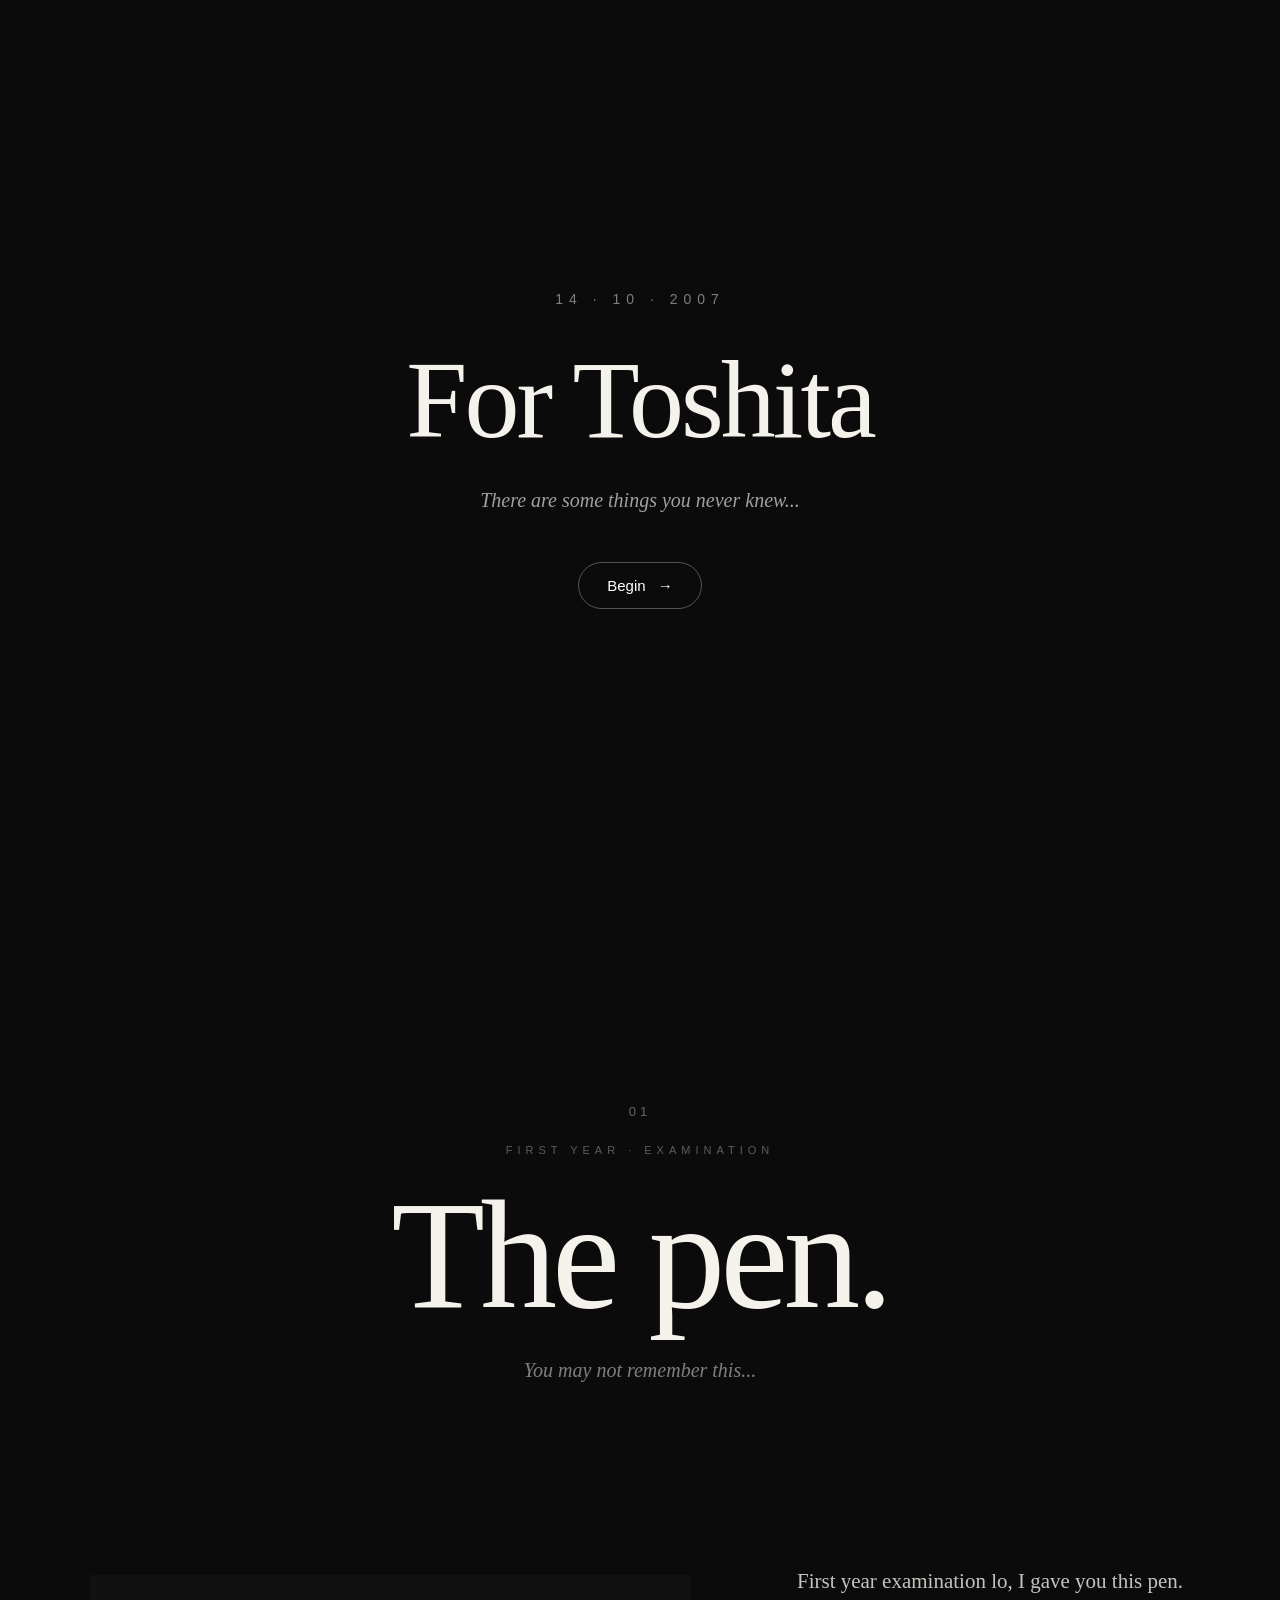
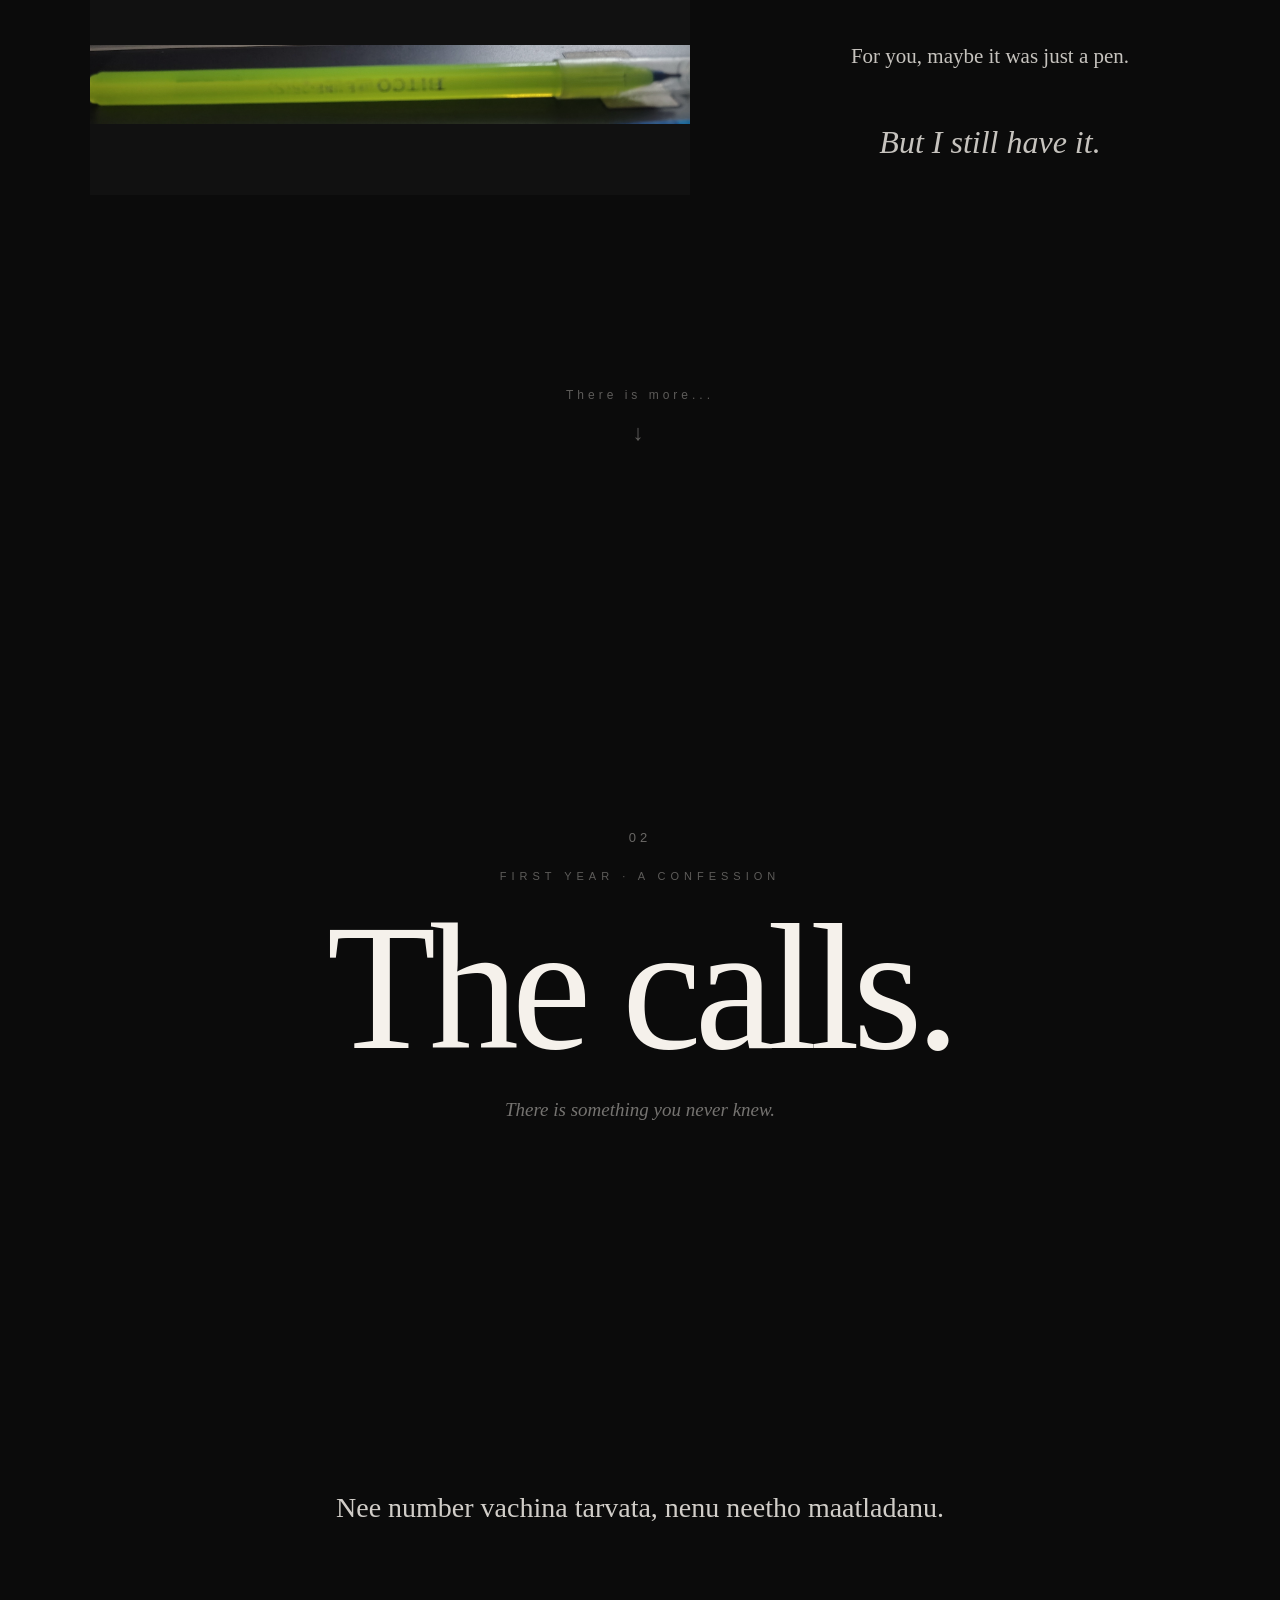
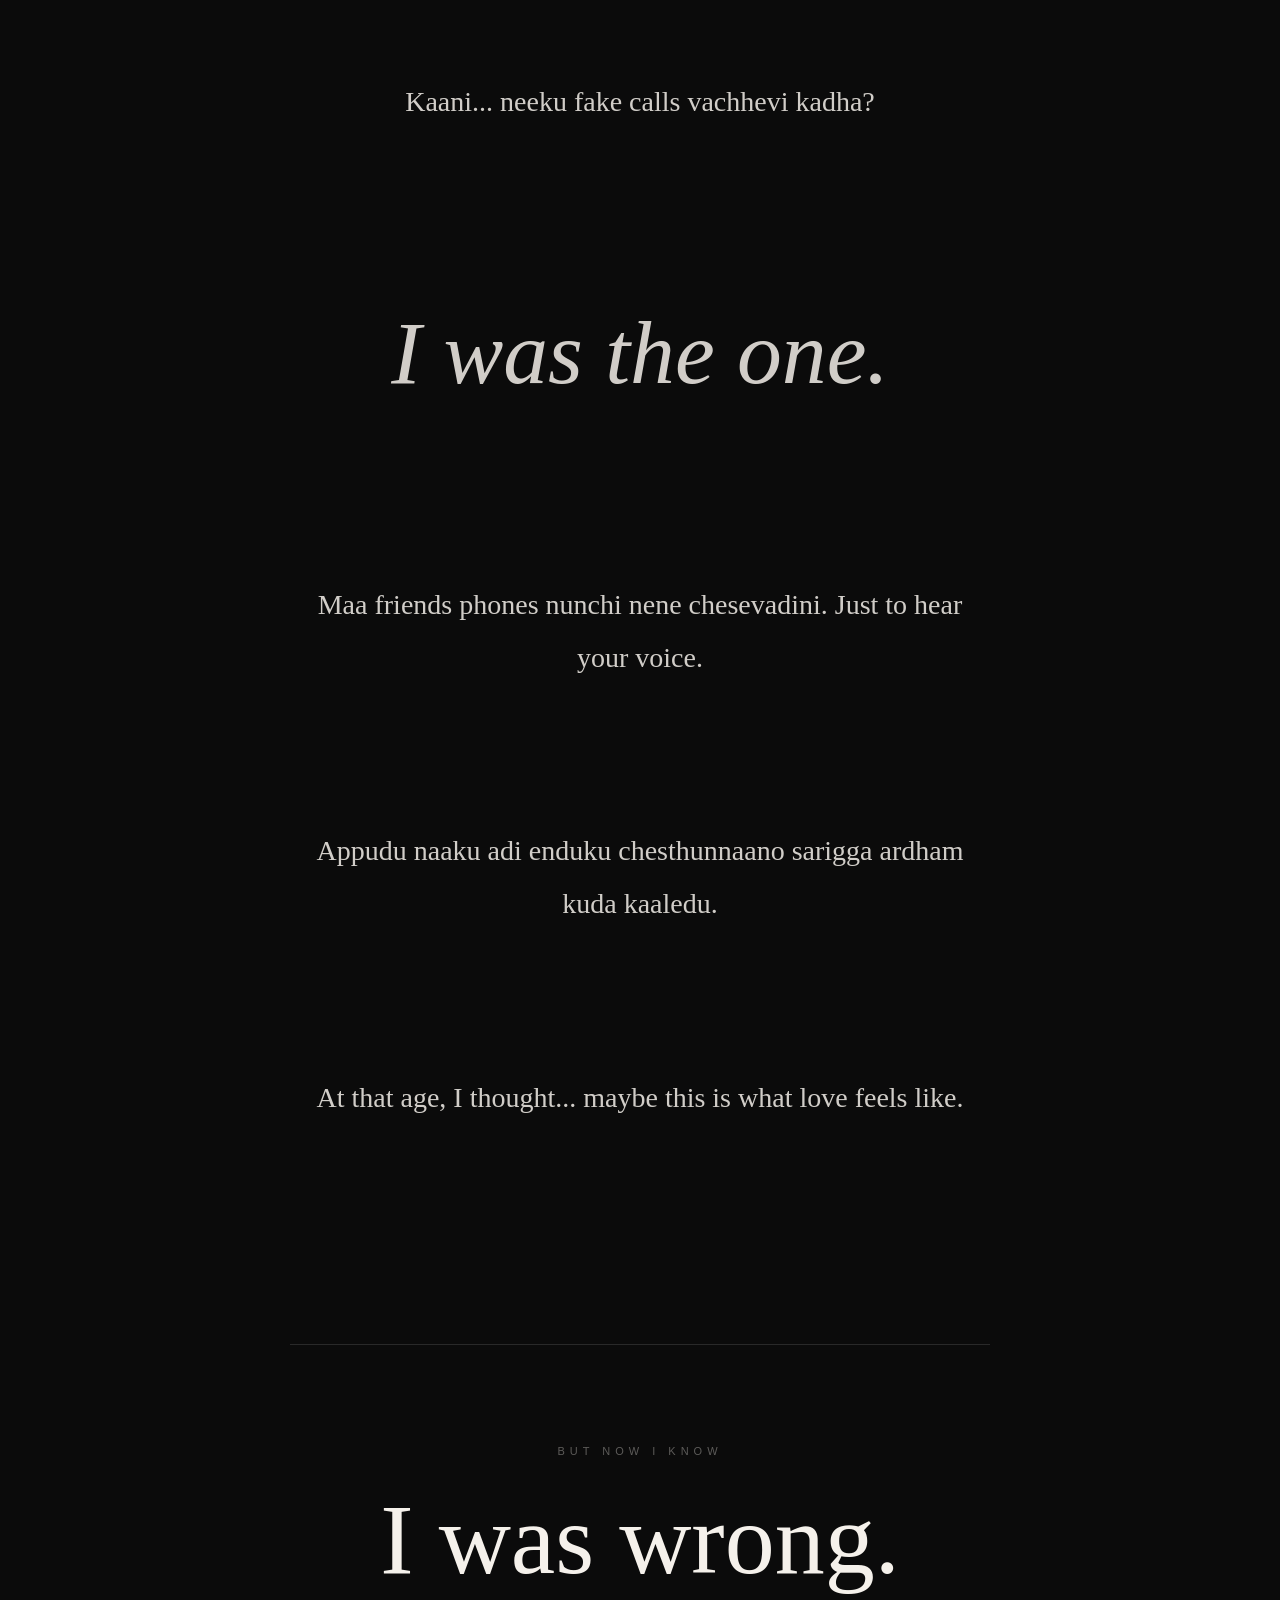
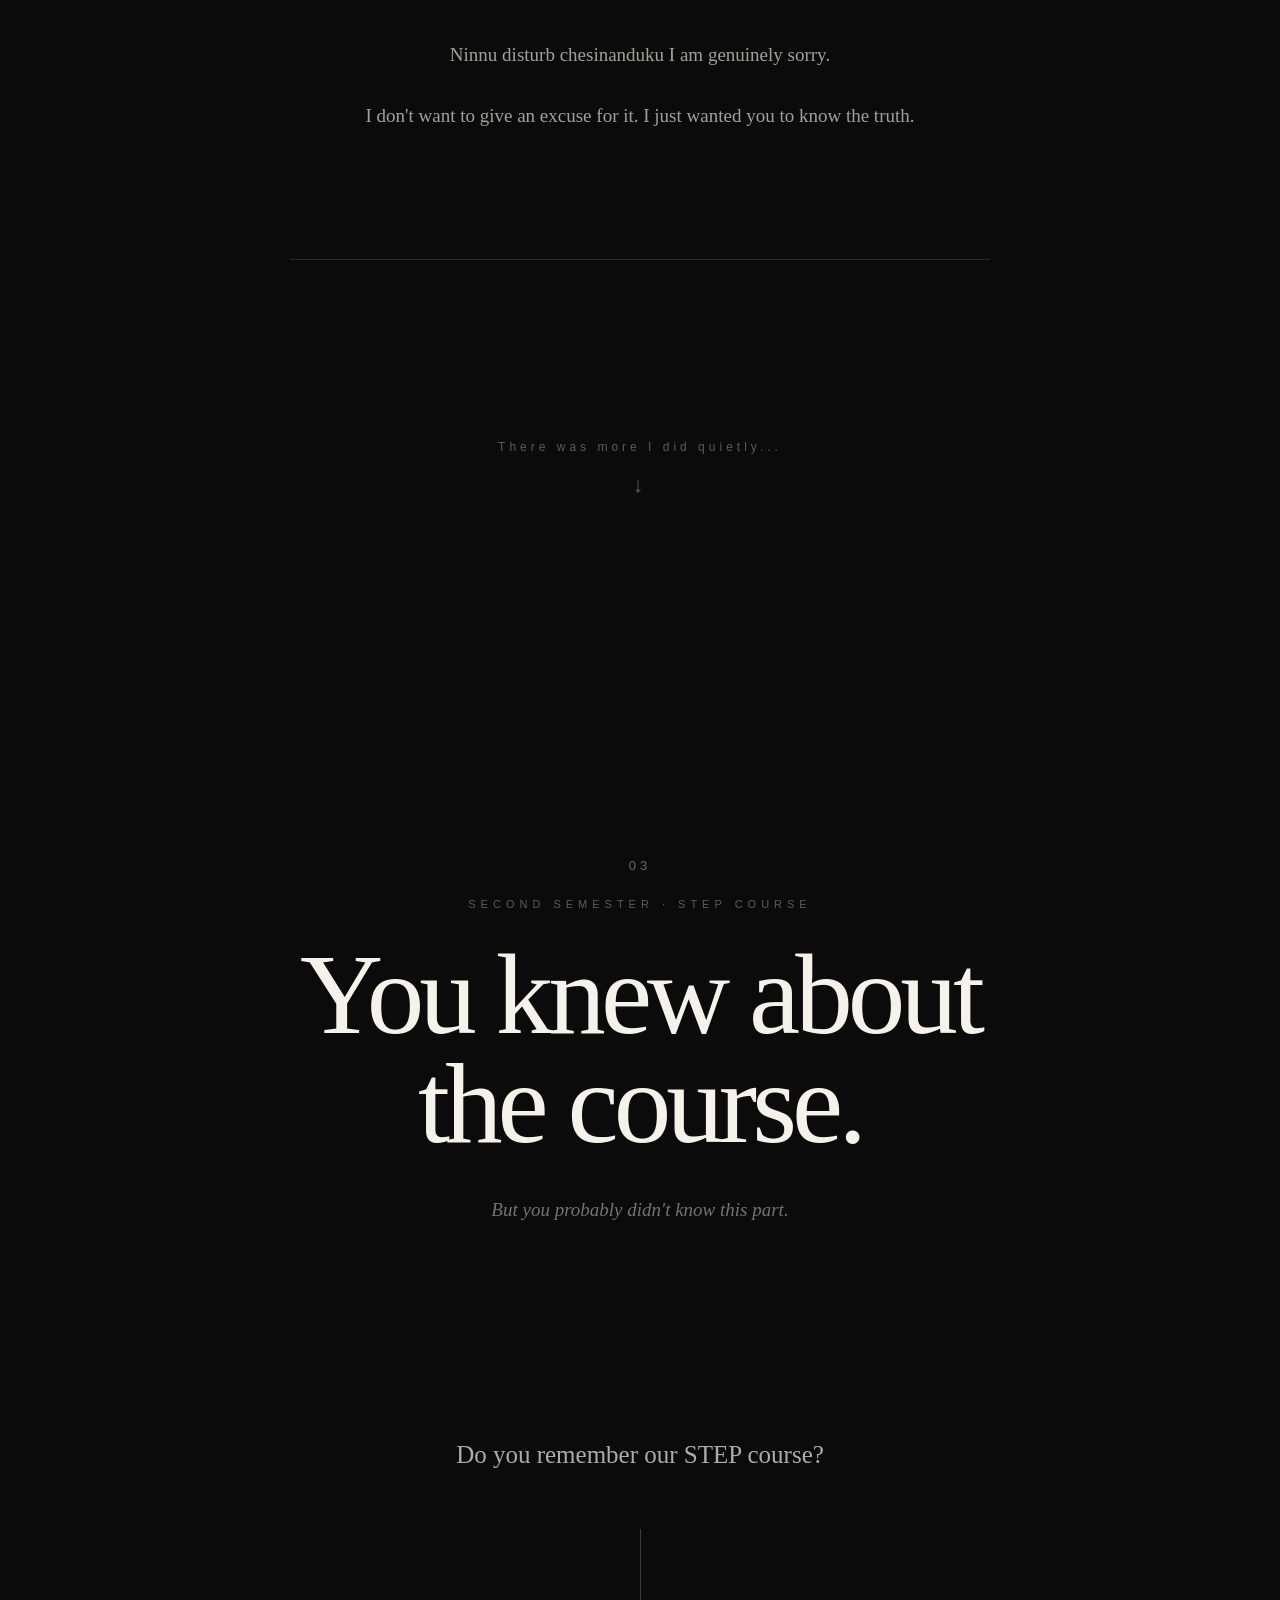
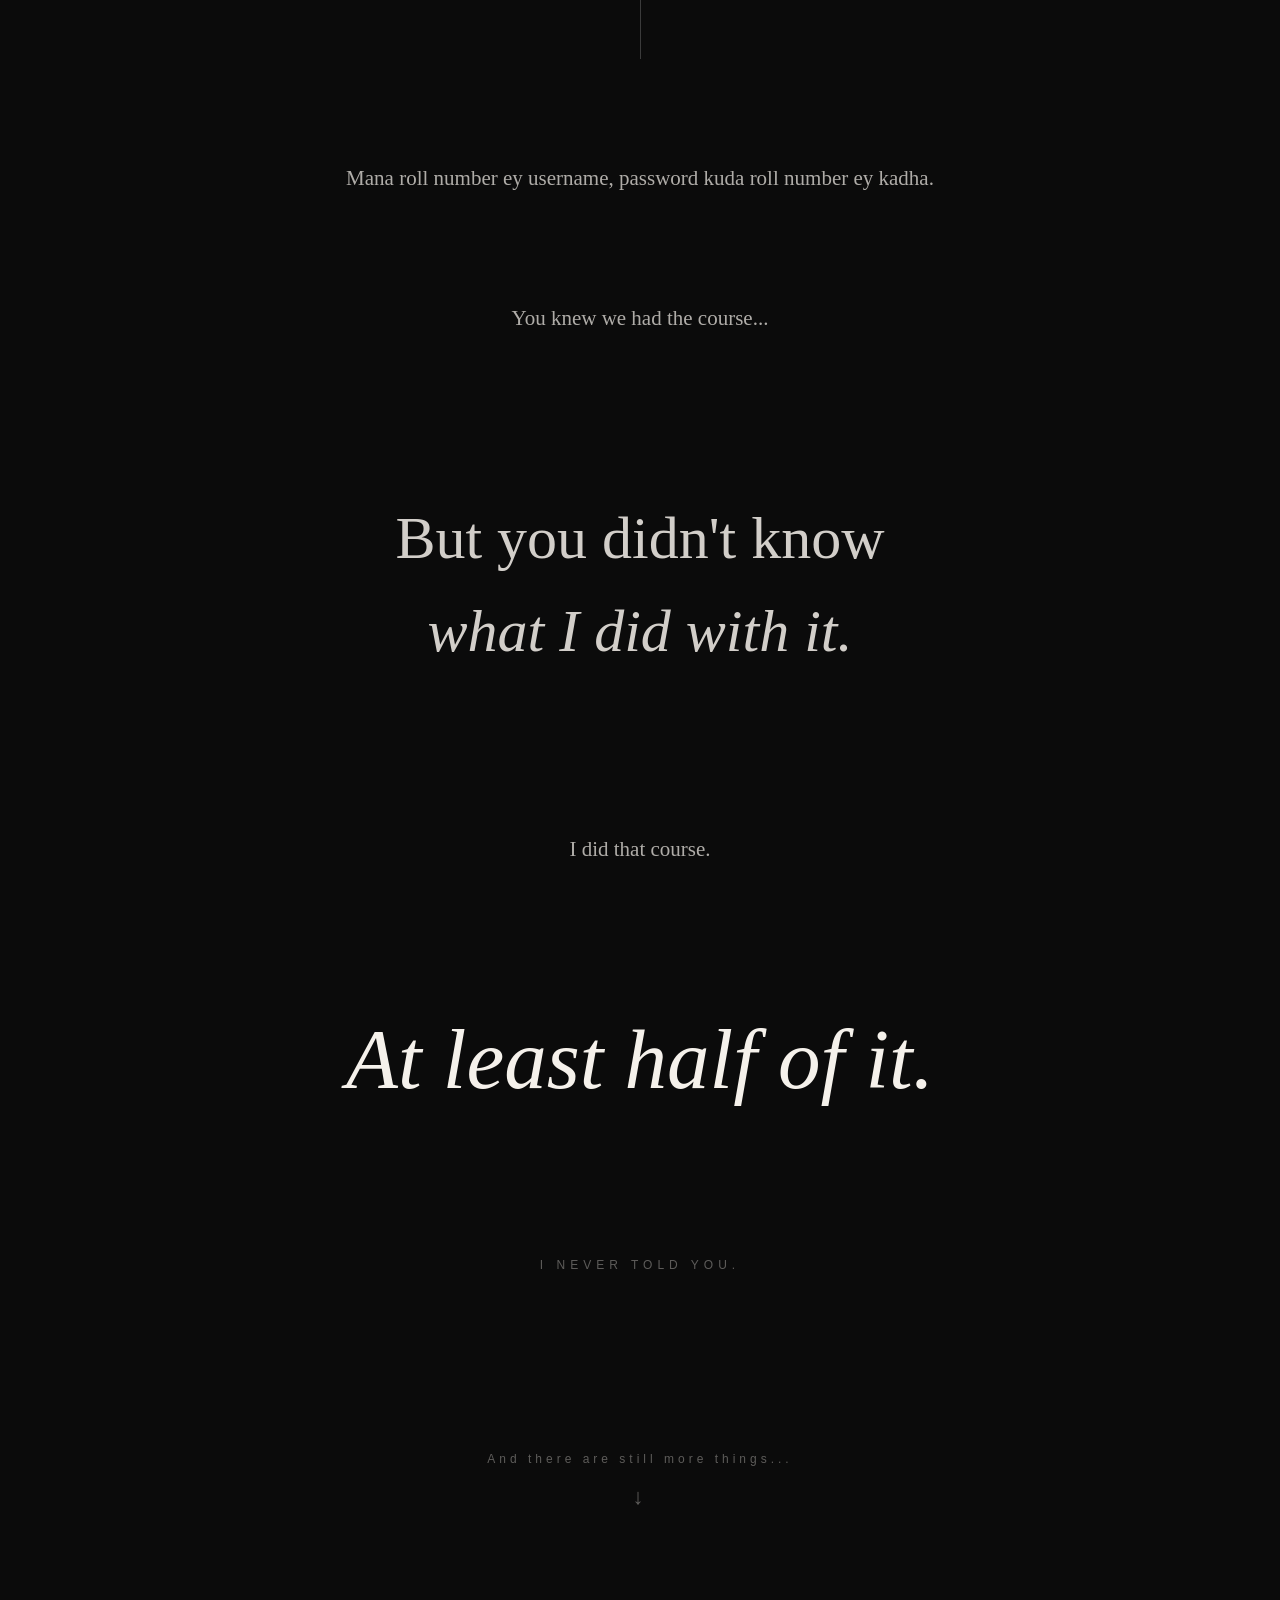
==== website/index.html @ 38c3cd29 "Add files via upload" ====
<!DOCTYPE html>
<html lang="en">
<head>
    <meta charset="UTF-8">
    <meta name="viewport" content="width=device-width, initial-scale=1.0">

    <title>For Toshita ❤️</title>

    <link rel="stylesheet" href="style.css">
</head>

<body>

    <!-- INTRO -->
    <section class="intro" id="intro">

        <div class="intro-content">

            <p class="date">14 · 10 · 2007</p>

            <h1>For Toshita</h1>

            <p class="intro-text">
                There are some things you never knew...
            </p>

            <button id="beginBtn">
                Begin <span>→</span>
            </button>

        </div>

    </section>

    <!-- MEMORY 01 -->
<section class="memory memory-one" id="memory">

    <div class="memory-intro">

        <p class="memory-number">01</p>

        <p class="memory-label">FIRST YEAR · EXAMINATION</p>

        <h2>The pen.</h2>

        <p class="memory-opening">
            You may not remember this...
        </p>

    </div>


    <div class="pen-memory">

        <div class="pen-image-wrap">
            <img src="../images/pen.jpg" alt="The pen I still have">
        </div>

        <div class="pen-story">

            <p>
                First year examination lo,
                I gave you this pen.
            </p>

            <p>
                For you, maybe it was just a pen.
            </p>

            <p class="highlight">
                But I still have it.
            </p>

        </div>

    </div>


    <div class="continue-text">
        <span>There is more...</span>
        <span class="arrow">↓</span>
    </div>

</section>
<!-- MEMORY 02 -->
<section class="memory memory-two">

    <div class="call-intro">

        <p class="memory-number">02</p>

        <p class="memory-label">FIRST YEAR · A CONFESSION</p>

        <h2>The calls.</h2>

        <p class="call-opening">
            There is something you never knew.
        </p>

    </div>


    <div class="call-story">

        <p class="reveal-text">
            Nee number vachina tarvata,
            nenu neetho maatladanu.
        </p>

        <p class="reveal-text">
            Kaani...
            neeku fake calls vachhevi kadha?
        </p>

        <p class="reveal-text big-line">
            <span>I was the one.</span>
        </p>

        <p class="reveal-text">
            Maa friends phones nunchi nene chesevadini.
            Just to hear your voice.
        </p>

        <p class="reveal-text">
            Appudu naaku adi enduku chesthunnaano
            sarigga ardham kuda kaaledu.
        </p>

        <p class="reveal-text">
            At that age, I thought...
            maybe this is what love feels like.
        </p>

        <div class="apology">

            <p class="apology-small">
                But now I know
            </p>

            <h3>I was wrong.</h3>

            <p>
                Ninnu disturb chesinanduku
                I am genuinely sorry.
            </p>

            <p>
                I don't want to give an excuse for it.
                I just wanted you to know the truth.
            </p>

        </div>

    </div>

    <div class="continue-text">
        <span>There was more I did quietly...</span>
        <span class="arrow">↓</span>
    </div>

</section>
<!-- MEMORY 03 -->
<section class="memory memory-three">

    <div class="step-intro">

        <p class="memory-number">03</p>

        <p class="memory-label">SECOND SEMESTER · STEP COURSE</p>

        <h2>You knew about<br>the course.</h2>

        <p class="step-opening">
            But you probably didn't know this part.
        </p>

    </div>


    <div class="step-reveal">

        <p class="step-question">
            Do you remember our STEP course?
        </p>

        <div class="step-line"></div>

        <p class="step-text">
            Mana roll number ey username,
            password kuda roll number ey kadha.
        </p>

        <p class="step-text">
            You knew we had the course...
        </p>

        <p class="step-big">
            But you didn't know
            <span>what I did with it.</span>
        </p>

        <p class="step-text">
            I did that course.
        </p>

        <p class="step-highlight">
            At least half of it.
        </p>

        <p class="step-ending">
            I never told you.
        </p>

    </div>


    <div class="continue-text">
        <span>And there are still more things...</span>
        <span class="arrow">↓</span>
    </div>

</section>

    <script src="script.js"></script>

</body>
</html>
---- website/style.css ----
* {
    margin: 0;
    padding: 0;
    box-sizing: border-box;
}

html {
    scroll-behavior: smooth;
}

body {
    font-family: Georgia, serif;
    background: #0b0b0b;
    color: #f5f1eb;
}


/* INTRO */

.intro {
    min-height: 100vh;
    display: flex;
    align-items: center;
    justify-content: center;
    text-align: center;

    position: relative;
    overflow: hidden;
}


.intro-content {
    opacity: 0;
    transform: translateY(30px);

    animation: introAppear 2s ease forwards;
}


.date {
    font-family: Arial, sans-serif;
    font-size: 14px;
    letter-spacing: 6px;
    opacity: 0.5;
    margin-bottom: 30px;
}


h1 {
    font-size: clamp(55px, 9vw, 110px);
    font-weight: 400;
    letter-spacing: -3px;
}


.intro-text {
    margin-top: 25px;

    font-size: 20px;
    font-style: italic;

    opacity: 0.65;
}


button {
    margin-top: 50px;

    padding: 14px 28px;

    background: transparent;
    color: white;

    border: 1px solid rgba(255,255,255,0.3);
    border-radius: 50px;

    font-size: 15px;

    cursor: pointer;

    transition: 0.4s ease;
}


button span {
    margin-left: 8px;
}


button:hover {
    background: white;
    color: black;
    transform: translateY(-3px);
}


/* MEMORY */

.memory {
    min-height: 100vh;

    display: flex;
    flex-direction: column;
    align-items: center;
    justify-content: center;

    text-align: center;

    padding: 60px 25px;
}


.memory-number {
    font-family: Arial, sans-serif;
    font-size: 13px;
    letter-spacing: 4px;
    opacity: 0.4;
    margin-bottom: 25px;
}


.memory h2 {
    font-size: clamp(35px, 6vw, 70px);
    font-weight: 400;
}


.memory-text {
    max-width: 600px;

    margin-top: 30px;

    font-size: 19px;
    line-height: 1.8;

    opacity: 0.65;
}


@keyframes introAppear {

    to {
        opacity: 1;
        transform: translateY(0);
    }

}
/* =========================================
   MEMORY 01 — THE PEN
   ========================================= */

.memory-one {
    min-height: 150vh;
    padding: 150px 30px;
    overflow: hidden;
}


/* INTRO */

.memory-intro {
    text-align: center;
    max-width: 1000px;
    margin: 0 auto;
}


.memory-label {
    font-family: Arial, sans-serif;
    font-size: 11px;
    letter-spacing: 5px;
    opacity: 0.35;
    margin-bottom: 30px;
}


.memory-one h2 {
    font-size: clamp(70px, 12vw, 170px);
    line-height: 0.9;
    letter-spacing: -5px;
    font-weight: 400;
}


.memory-opening {
    margin-top: 35px;
    font-size: 20px;
    font-style: italic;
    opacity: 0.5;
}


/* PEN AREA */

.pen-memory {
    width: min(1100px, 90vw);
    margin: 180px auto 0;

    display: grid;
    grid-template-columns: 1.2fr 0.8fr;
    gap: 100px;

    align-items: center;
}


/* IMAGE */

.pen-image-wrap {
    position: relative;
    overflow: hidden;

    width: 100%;
    min-height: 220px;

    background: #111;

    display: flex;
    align-items: center;
    justify-content: center;

    transform: translateY(60px);
    opacity: 0;

    animation: penReveal 1.5s cubic-bezier(.2,.7,.2,1) forwards;
}


.pen-image-wrap::after {
    content: "";

    position: absolute;
    inset: 0;

    background: linear-gradient(
        120deg,
        transparent 20%,
        rgba(255,255,255,0.12),
        transparent 80%
    );

    transform: translateX(-100%);

    animation: shine 2s 1s ease forwards;
}


.pen-image-wrap img {
    width: 100%;
    max-width: 900px;
    display: block;

    filter: grayscale(15%);

    transform: scale(1.12);

    animation: imageSettle 2s cubic-bezier(.2,.7,.2,1) forwards;
}

/* STORY */

.pen-story {
    font-size: 21px;
    line-height: 1.9;
}


.pen-story p {
    margin-bottom: 35px;

    opacity: 0;
    transform: translateY(25px);

    animation: storyAppear 1s ease forwards;
}


.pen-story p:nth-child(1) {
    animation-delay: 1.2s;
}


.pen-story p:nth-child(2) {
    animation-delay: 1.8s;
}


.pen-story .highlight {
    font-size: 32px;
    font-style: italic;

    opacity: 0;

    animation-delay: 2.5s;
}


/* CONTINUE */

.continue-text {
    margin-top: 180px;

    text-align: center;

    font-family: Arial, sans-serif;
    font-size: 12px;

    letter-spacing: 4px;

    opacity: 0.35;
}


.continue-text .arrow {
    display: block;

    margin-top: 18px;

    font-size: 22px;

    animation: arrowFloat 2s ease-in-out infinite;
}


/* ANIMATIONS */

@keyframes penReveal {

    to {
        opacity: 1;
        transform: translateY(0);
    }

}


@keyframes imageSettle {

    to {
        transform: scale(1);
    }

}


@keyframes shine {

    to {
        transform: translateX(100%);
    }

}


@keyframes storyAppear {

    to {
        opacity: 0.8;
        transform: translateY(0);
    }

}


@keyframes arrowFloat {

    0%, 100% {
        transform: translateY(0);
    }

    50% {
        transform: translateY(8px);
    }

}


/* MOBILE */

@media (max-width: 700px) {

    .memory-one {
        padding: 100px 20px;
    }

    .memory-one h2 {
        letter-spacing: -3px;
    }

    .pen-memory {
        grid-template-columns: 1fr;
        gap: 60px;
        margin-top: 120px;
    }

    .pen-story {
        font-size: 18px;
    }

    .pen-story .highlight {
        font-size: 27px;
    }

}
/* =========================================
   MEMORY 02 — THE CALLS
   ========================================= */

.memory-two {
    min-height: 190vh;
    padding: 180px 25px;
    overflow: hidden;
}


/* INTRO */

.call-intro {
    text-align: center;
}

.memory-two h2 {
    font-size: clamp(80px, 14vw, 190px);
    font-weight: 400;
    letter-spacing: -7px;
    line-height: 0.85;
}

.call-opening {
    margin-top: 35px;
    font-size: 19px;
    font-style: italic;
    opacity: 0.45;
}


/* STORY */

.call-story {
    width: min(700px, 90vw);
    margin: 220px auto 0;
}

.reveal-text {
    font-size: clamp(20px, 2.5vw, 28px);
    line-height: 1.9;
    margin: 140px 0;

    opacity: 0;
    transform: translateY(35px);

    animation: callReveal 1.2s ease forwards;
}


/* BIG CONFESSION */

.big-line {
    text-align: center;
    font-size: clamp(45px, 7vw, 90px);
    font-style: italic;
}

.big-line span {
    display: inline-block;
}


/* APOLOGY */

.apology {
    margin-top: 220px;
    padding: 100px 30px;

    text-align: center;

    border-top: 1px solid rgba(255,255,255,0.12);
    border-bottom: 1px solid rgba(255,255,255,0.12);
}

.apology-small {
    font-family: Arial, sans-serif;
    font-size: 11px;
    letter-spacing: 5px;
    text-transform: uppercase;
    opacity: 0.35;
}

.apology h3 {
    margin: 25px 0 40px;

    font-size: clamp(50px, 8vw, 100px);
    font-weight: 400;
}

.apology p:not(.apology-small) {
    max-width: 550px;
    margin: 25px auto;

    font-size: 19px;
    line-height: 1.9;

    opacity: 0.65;
}


/* ANIMATION */

@keyframes callReveal {

    from {
        opacity: 0;
        transform: translateY(35px);
    }

    to {
        opacity: 0.85;
        transform: translateY(0);
    }

}


/* MOBILE */

@media (max-width: 700px) {

    .memory-two {
        padding: 120px 20px;
    }

    .memory-two h2 {
        letter-spacing: -4px;
    }

    .call-story {
        margin-top: 140px;
    }

    .reveal-text {
        margin: 100px 0;
        font-size: 19px;
    }

    .apology {
        padding: 70px 20px;
    }

}
/* =========================================
   MEMORY 03 — STEP COURSE
   ========================================= */

.memory-three {
    min-height: 180vh;
    padding: 180px 25px;
    overflow: hidden;
}


/* INTRO */

.step-intro {
    text-align: center;
}

.memory-three h2 {
    font-size: clamp(55px, 9vw, 125px);
    font-weight: 400;
    line-height: 0.95;
    letter-spacing: -5px;
}

.step-opening {
    margin-top: 40px;
    font-size: 19px;
    font-style: italic;
    opacity: 0.45;
}


/* REVEAL */

.step-reveal {
    width: min(700px, 90vw);
    margin: 220px auto 0;
    text-align: center;
}

.step-question {
    font-size: 25px;
    opacity: 0.7;
}


.step-line {
    width: 1px;
    height: 130px;
    background: rgba(255,255,255,0.2);

    margin: 60px auto;
}


.step-text {
    font-size: 21px;
    line-height: 1.9;
    margin: 100px 0;

    opacity: 0.7;
}


.step-big {
    margin: 160px 0;

    font-size: clamp(35px, 5vw, 60px);
    line-height: 1.3;

    opacity: 0.85;
}


.step-big span {
    display: block;
    margin-top: 15px;

    font-style: italic;
}


.step-highlight {
    margin-top: 140px;

    font-size: clamp(45px, 7vw, 85px);
    font-style: italic;
}


.step-ending {
    margin-top: 150px;

    font-family: Arial, sans-serif;
    font-size: 12px;
    letter-spacing: 5px;
    text-transform: uppercase;

    opacity: 0.35;
}


/* MOBILE */

@media (max-width: 700px) {

    .memory-three {
        padding: 120px 20px;
    }

    .memory-three h2 {
        letter-spacing: -3px;
    }

    .step-reveal {
        margin-top: 140px;
    }

    .step-text {
        font-size: 18px;
        margin: 80px 0;
    }

}
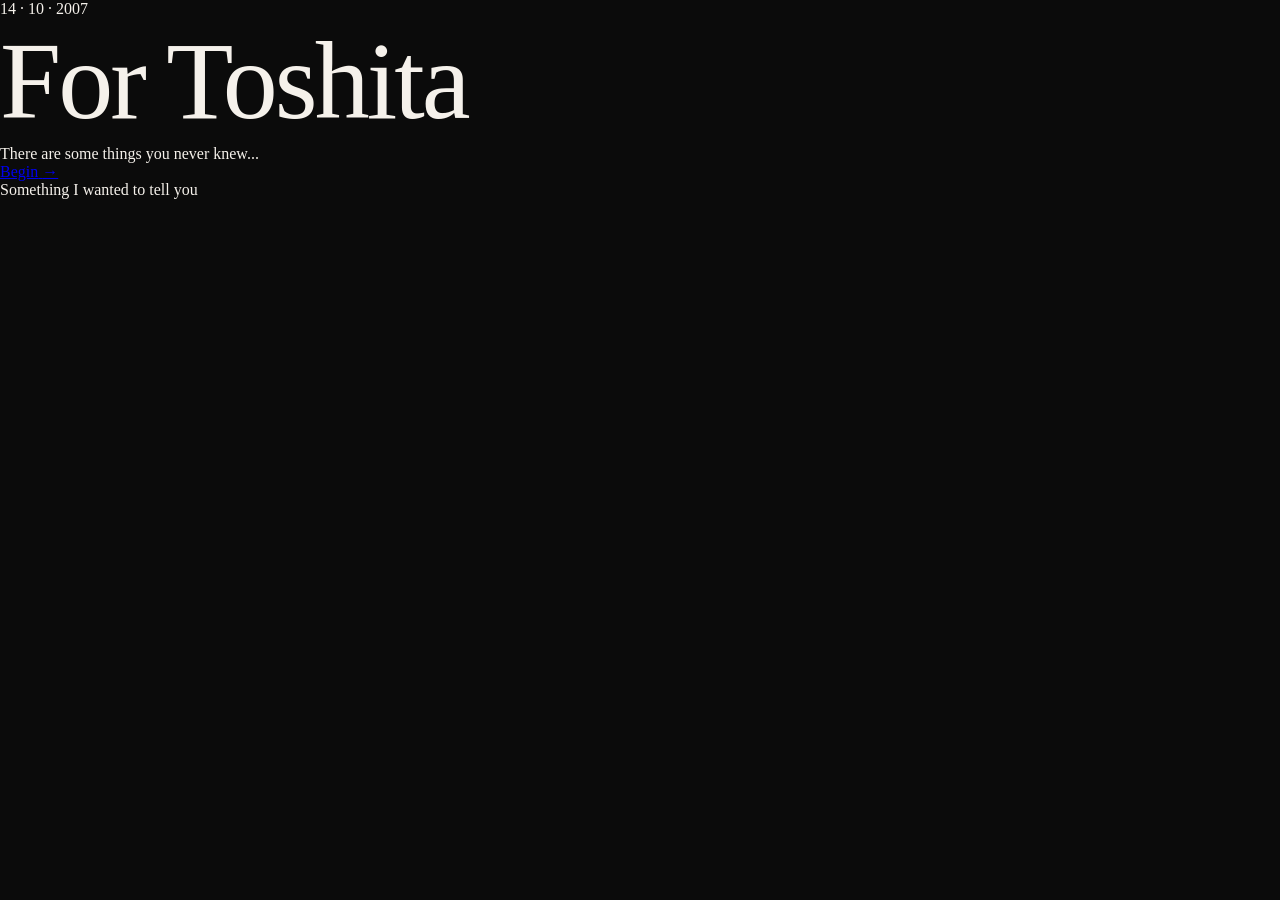
==== commit c5340be4: "Refactor index.html structure and content" ====
--- a/website/index.html
+++ b/website/index.html
@@ -4,224 +4,39 @@
     <meta charset="UTF-8">
     <meta name="viewport" content="width=device-width, initial-scale=1.0">
 
-    <title>For Toshita ❤️</title>
+    <title>For Toshita</title>
 
     <link rel="stylesheet" href="style.css">
 </head>
 
 <body>
 
-    <!-- INTRO -->
-    <section class="intro" id="intro">
+    <main class="home">
 
-        <div class="intro-content">
+        <div class="noise"></div>
 
-            <p class="date">14 · 10 · 2007</p>
+        <div class="home-content">
+
+            <p class="home-date">14 · 10 · 2007</p>
 
             <h1>For Toshita</h1>
 
-            <p class="intro-text">
+            <p class="home-subtitle">
                 There are some things you never knew...
             </p>
 
-            <button id="beginBtn">
-                Begin <span>→</span>
-            </button>
+            <a href="memories.html" class="begin-button">
+                <span>Begin</span>
+                <span class="button-arrow">→</span>
+            </a>
 
         </div>
 
-    </section>
-
-    <!-- MEMORY 01 -->
-<section class="memory memory-one" id="memory">
-
-    <div class="memory-intro">
-
-        <p class="memory-number">01</p>
-
-        <p class="memory-label">FIRST YEAR · EXAMINATION</p>
-
-        <h2>The pen.</h2>
-
-        <p class="memory-opening">
-            You may not remember this...
-        </p>
-
-    </div>
-
-
-    <div class="pen-memory">
-
-        <div class="pen-image-wrap">
-            <img src="../images/pen.jpg" alt="The pen I still have">
+        <div class="scroll-hint">
+            <span>Something I wanted to tell you</span>
         </div>
 
-        <div class="pen-story">
-
-            <p>
-                First year examination lo,
-                I gave you this pen.
-            </p>
-
-            <p>
-                For you, maybe it was just a pen.
-            </p>
-
-            <p class="highlight">
-                But I still have it.
-            </p>
-
-        </div>
-
-    </div>
-
-
-    <div class="continue-text">
-        <span>There is more...</span>
-        <span class="arrow">↓</span>
-    </div>
-
-</section>
-<!-- MEMORY 02 -->
-<section class="memory memory-two">
-
-    <div class="call-intro">
-
-        <p class="memory-number">02</p>
-
-        <p class="memory-label">FIRST YEAR · A CONFESSION</p>
-
-        <h2>The calls.</h2>
-
-        <p class="call-opening">
-            There is something you never knew.
-        </p>
-
-    </div>
-
-
-    <div class="call-story">
-
-        <p class="reveal-text">
-            Nee number vachina tarvata,
-            nenu neetho maatladanu.
-        </p>
-
-        <p class="reveal-text">
-            Kaani...
-            neeku fake calls vachhevi kadha?
-        </p>
-
-        <p class="reveal-text big-line">
-            <span>I was the one.</span>
-        </p>
-
-        <p class="reveal-text">
-            Maa friends phones nunchi nene chesevadini.
-            Just to hear your voice.
-        </p>
-
-        <p class="reveal-text">
-            Appudu naaku adi enduku chesthunnaano
-            sarigga ardham kuda kaaledu.
-        </p>
-
-        <p class="reveal-text">
-            At that age, I thought...
-            maybe this is what love feels like.
-        </p>
-
-        <div class="apology">
-
-            <p class="apology-small">
-                But now I know
-            </p>
-
-            <h3>I was wrong.</h3>
-
-            <p>
-                Ninnu disturb chesinanduku
-                I am genuinely sorry.
-            </p>
-
-            <p>
-                I don't want to give an excuse for it.
-                I just wanted you to know the truth.
-            </p>
-
-        </div>
-
-    </div>
-
-    <div class="continue-text">
-        <span>There was more I did quietly...</span>
-        <span class="arrow">↓</span>
-    </div>
-
-</section>
-<!-- MEMORY 03 -->
-<section class="memory memory-three">
-
-    <div class="step-intro">
-
-        <p class="memory-number">03</p>
-
-        <p class="memory-label">SECOND SEMESTER · STEP COURSE</p>
-
-        <h2>You knew about<br>the course.</h2>
-
-        <p class="step-opening">
-            But you probably didn't know this part.
-        </p>
-
-    </div>
-
-
-    <div class="step-reveal">
-
-        <p class="step-question">
-            Do you remember our STEP course?
-        </p>
-
-        <div class="step-line"></div>
-
-        <p class="step-text">
-            Mana roll number ey username,
-            password kuda roll number ey kadha.
-        </p>
-
-        <p class="step-text">
-            You knew we had the course...
-        </p>
-
-        <p class="step-big">
-            But you didn't know
-            <span>what I did with it.</span>
-        </p>
-
-        <p class="step-text">
-            I did that course.
-        </p>
-
-        <p class="step-highlight">
-            At least half of it.
-        </p>
-
-        <p class="step-ending">
-            I never told you.
-        </p>
-
-    </div>
-
-
-    <div class="continue-text">
-        <span>And there are still more things...</span>
-        <span class="arrow">↓</span>
-    </div>
-
-</section>
-
-    <script src="script.js"></script>
+    </main>
 
 </body>
-</html>+</html>
